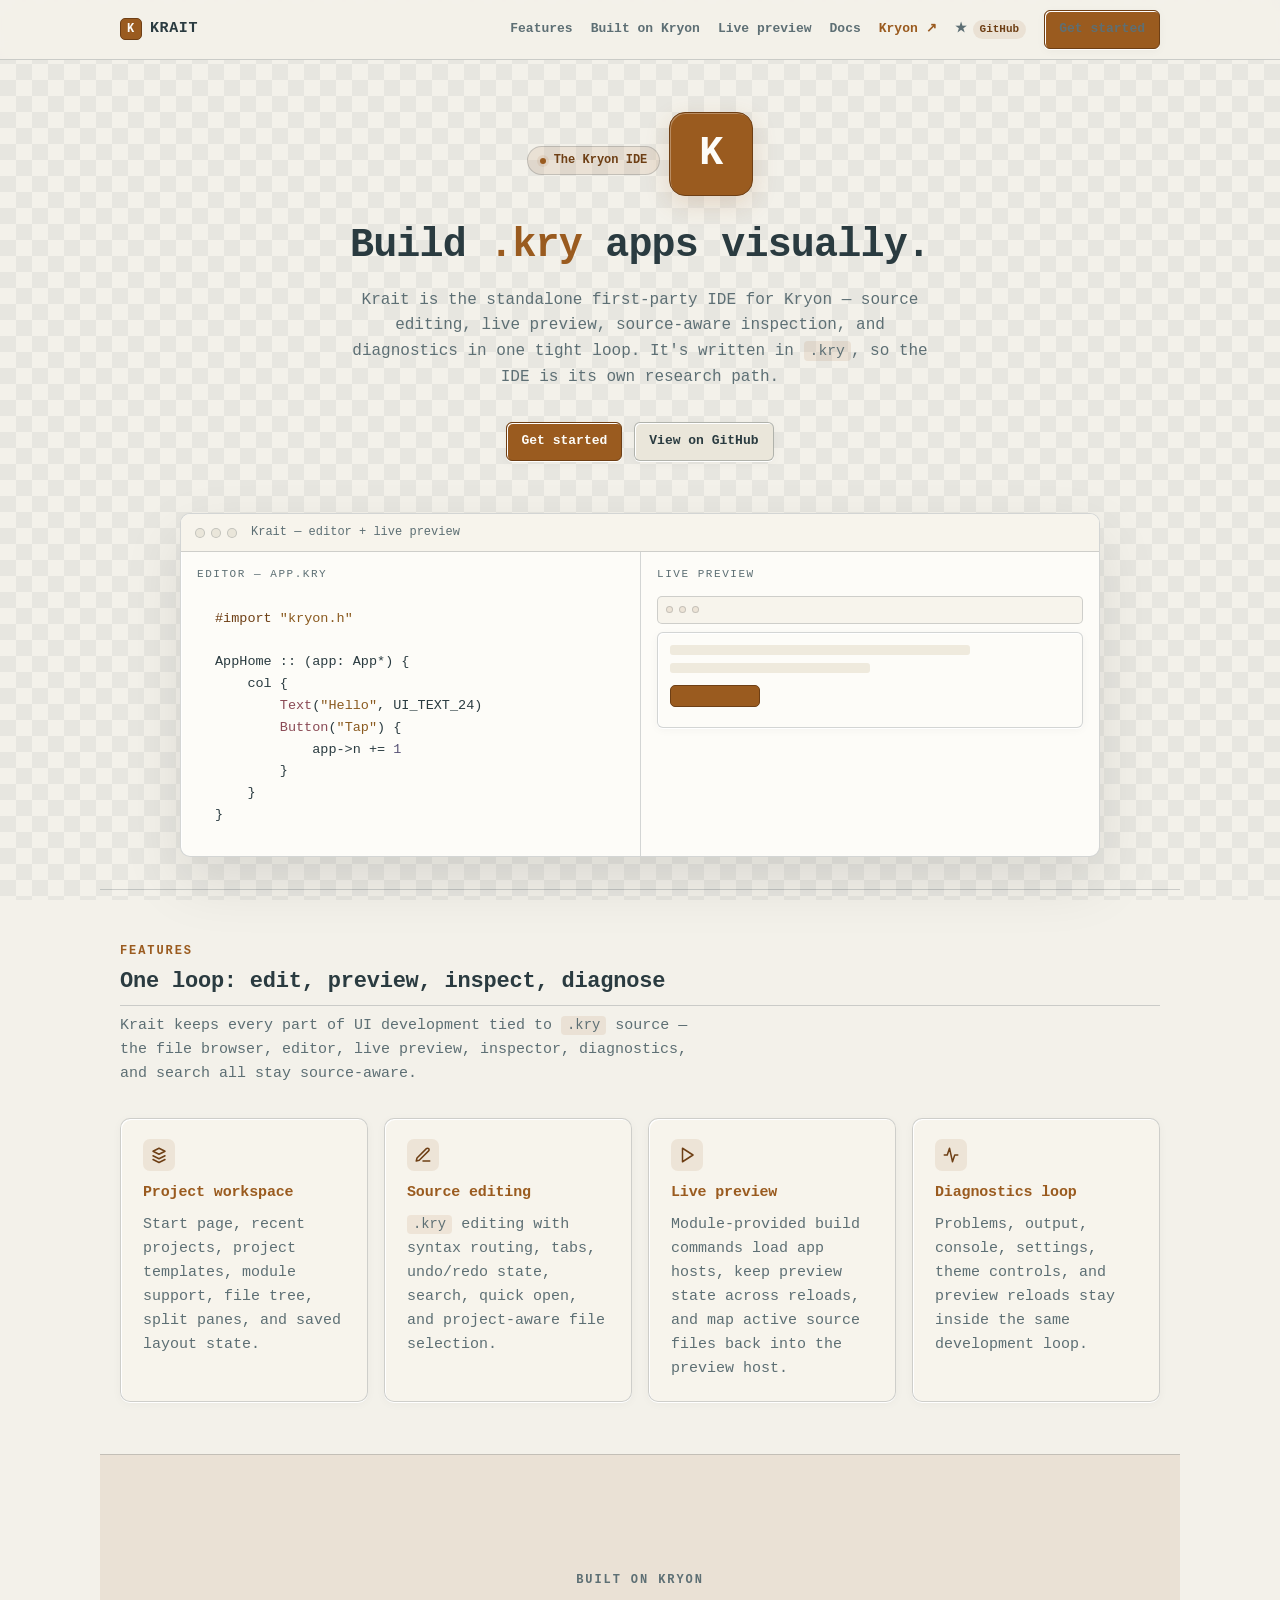
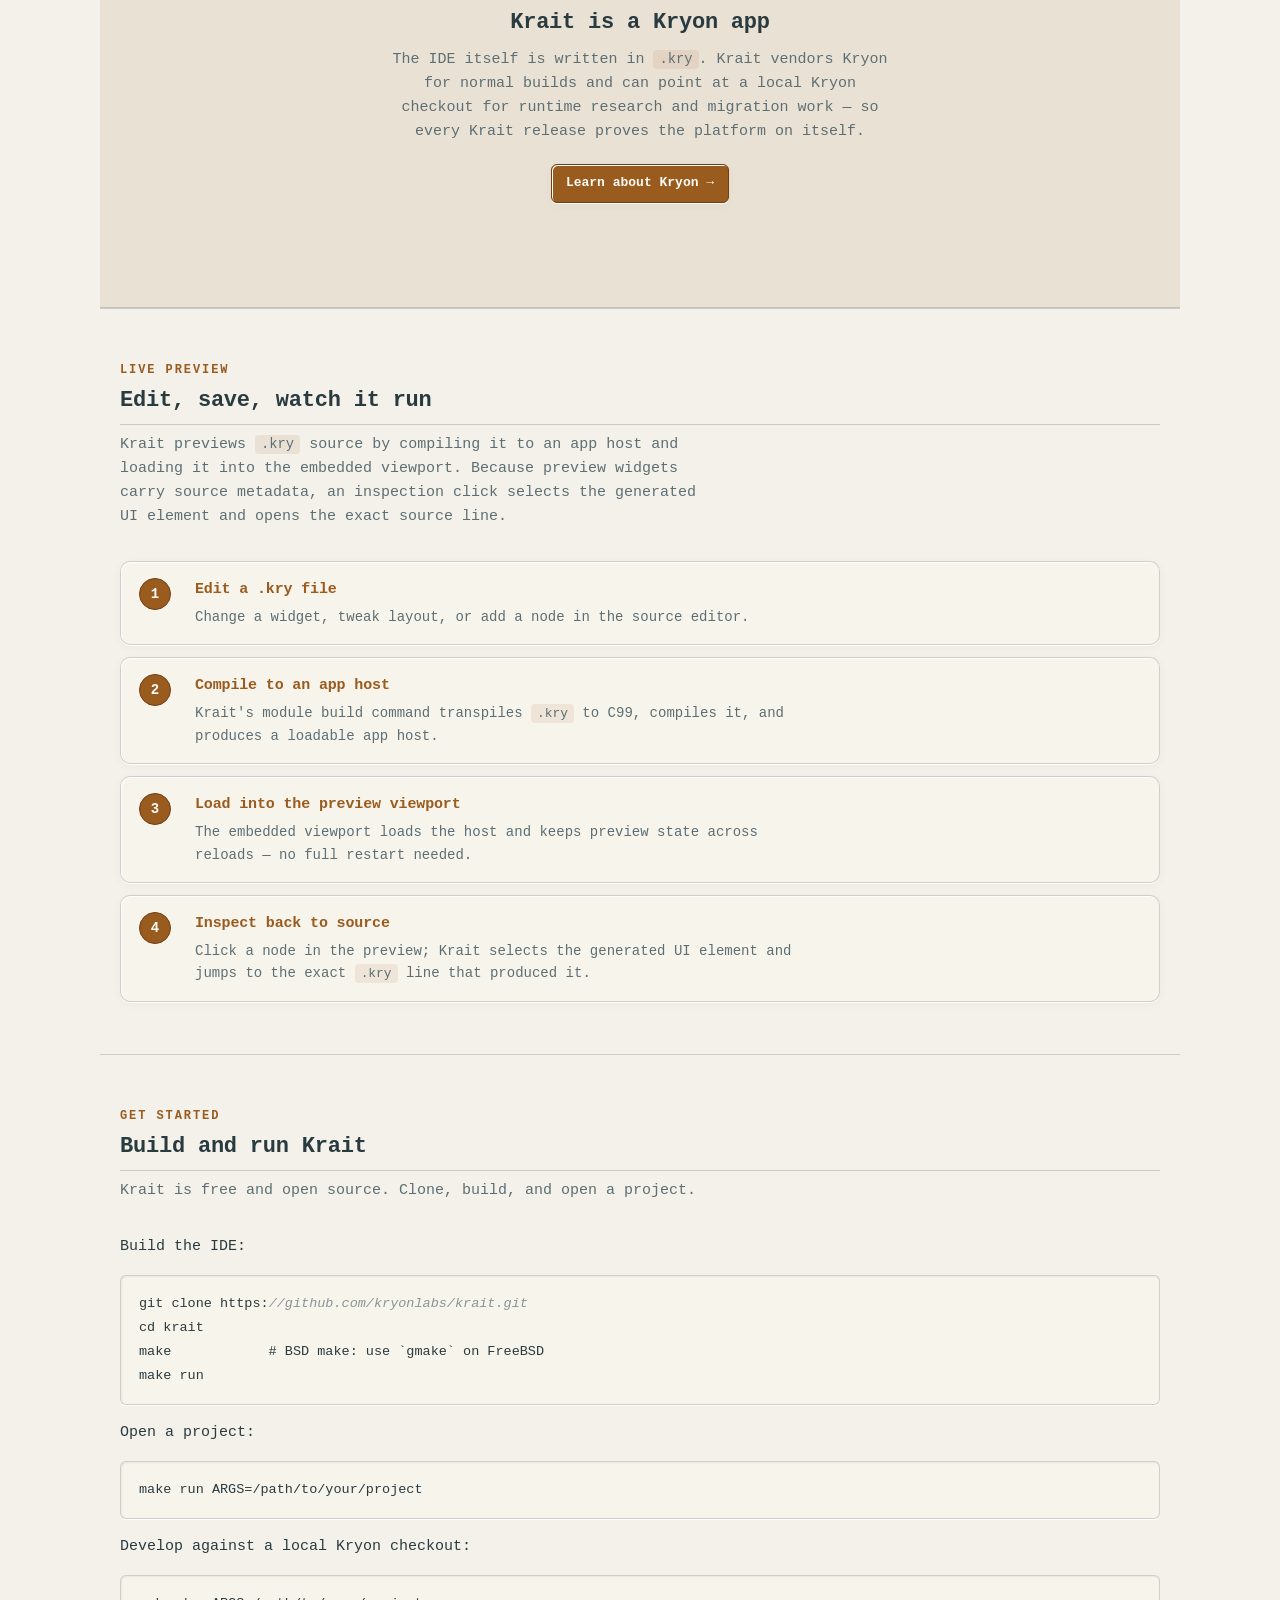
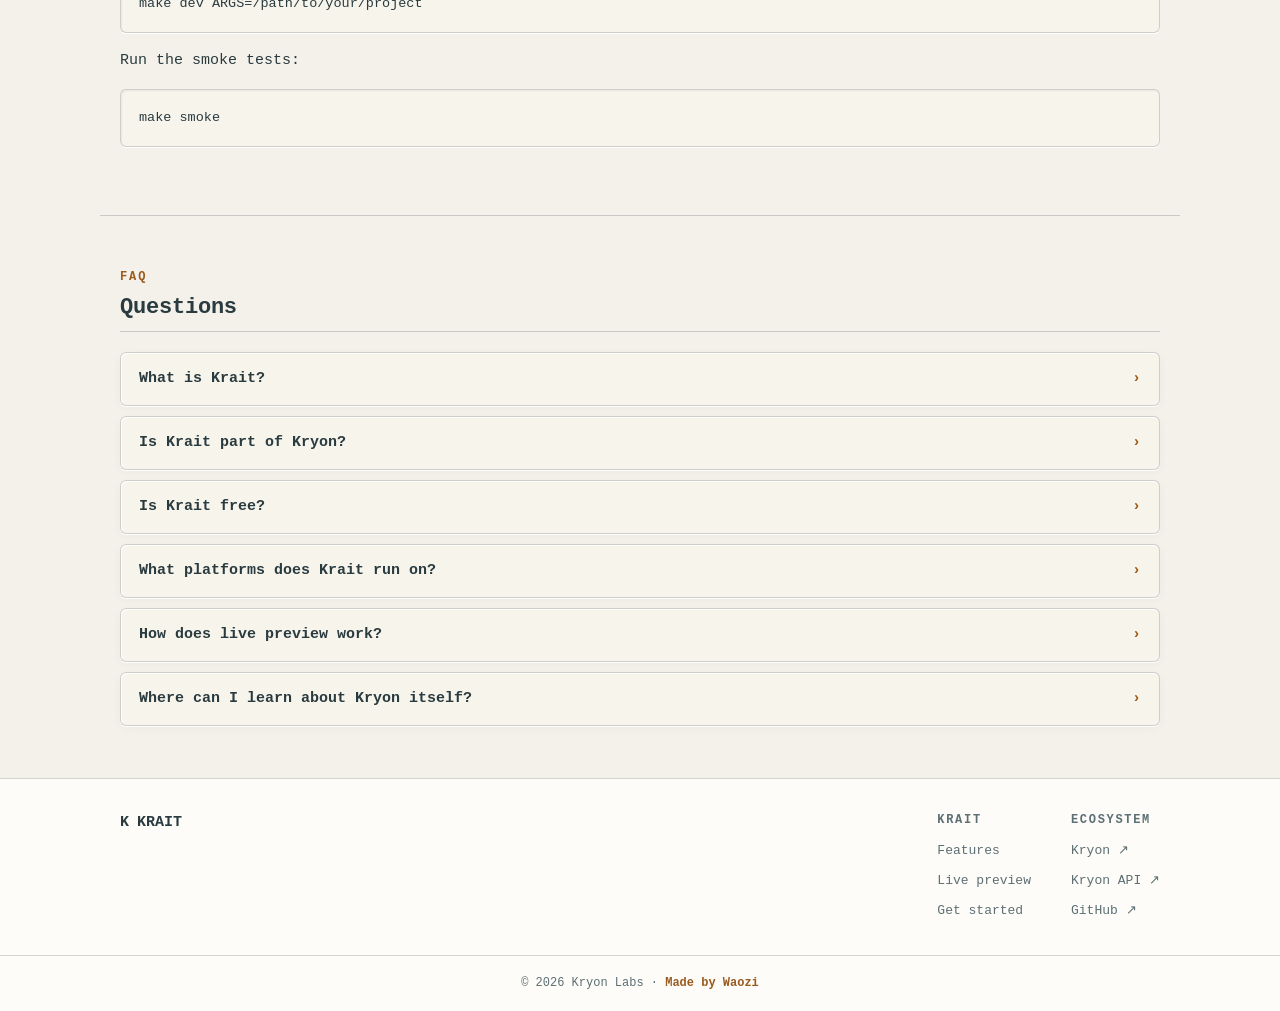
==== docs/site/index.html @ f2e7ae80 "Bump vendor/kryon to scene-tree foundation; migrate UI Sprite -> Picture - vendor/kryon: bump to kry" ====
<!doctype html>
<html lang="en">
<head>
  <meta charset="utf-8">
  <meta name="viewport" content="width=device-width, initial-scale=1">
  <title>Krait — the Kryon IDE</title>
  <meta name="description" content="Krait is the standalone first-party Kryon IDE. Edit .kry source with live preview, source-aware inspection, and diagnostics in one loop. Built as a Kryon app.">
  <meta property="og:type" content="website">
  <meta property="og:url" content="https://krait.kryonlabs.com/">
  <meta property="og:title" content="Krait — the Kryon IDE">
  <meta property="og:description" content="The standalone first-party Kryon IDE. Live preview, source-aware inspection, and diagnostics — built as a Kryon app.">
  <meta name="twitter:card" content="summary_large_image">
  <meta name="twitter:url" content="https://krait.kryonlabs.com/">
  <meta name="twitter:title" content="Krait — the Kryon IDE">
  <meta name="twitter:description" content="The standalone first-party Kryon IDE. Live preview, source-aware inspection, and diagnostics — built as a Kryon app.">
  <meta name="theme-color" content="#f3f1ea">
  <meta name="keywords" content="Krait,Kryon IDE,Kryon,live preview,source-aware,IDE,.kry,declarative UI,diagnostics,visual editor">
  <link rel="icon" type="image/svg+xml" href="favicon.svg">
  <link rel="stylesheet" href="styles.css">
  <script type="application/ld+json">
  {
    "@context": "https://schema.org",
    "@type": "SoftwareApplication",
    "name": "Krait",
    "description": "The standalone first-party Kryon IDE — live preview, source-aware inspection, and diagnostics, built as a Kryon app.",
    "url": "https://krait.kryonlabs.com",
    "applicationCategory": "DeveloperApplication",
    "operatingSystem": "Linux, Windows, macOS, FreeBSD",
    "offers": {"@type": "Offer", "price": "0", "priceCurrency": "USD"},
    "author": {"@type": "Organization", "name": "Kryon Labs", "url": "https://kryonlabs.com"}
  }
  </script>
</head>
<body>
  <header class="site-header">
    <div class="site-header-inner">
      <a class="brand" href="#top">
        <!-- TODO(brand): replace this placeholder with the real Krait mark.
             Drop a favicon.svg + a header mark (SVG or PNG) and swap the span below. -->
        <span class="brand-mark" aria-label="Krait">K</span>
        <span>KRAIT</span>
      </a>
      <button class="menu-toggle" type="button" aria-label="Open site menu" aria-expanded="false" aria-controls="header-nav">Menu</button>
      <nav class="header-nav" id="header-nav" aria-label="Primary">
        <a href="#features">Features</a>
        <a href="#dogfooding">Built on Kryon</a>
        <a href="#preview">Live preview</a>
        <a href="#start">Docs</a>
        <a class="is-external" href="https://kryonlabs.com">Kryon ↗</a>
        <a class="star-pill" href="https://github.com/kryonlabs/krait" target="_blank" rel="noopener">★ <span class="count">GitHub</span></a>
        <a class="btn btn-primary" href="#start">Get started</a>
      </nav>
    </div>
  </header>

  <main id="top">
    <section class="hero">
      <div class="hero-inner">
        <span class="hero-eyebrow"><span class="dot"></span>The Kryon IDE</span>
        <!-- TODO(brand): replace placeholder hero mark with the real Krait mark. -->
        <div class="hero-mark" aria-hidden="true">K</div>
        <h1>Build <span class="accent">.kry</span> apps visually.</h1>
        <p class="hero-sub">Krait is the standalone first-party IDE for Kryon — source editing, live preview, source-aware inspection, and diagnostics in one tight loop. It's written in <code>.kry</code>, so the IDE is its own research path.</p>
        <div class="hero-cta">
          <a class="btn btn-primary" href="#start">Get started</a>
          <a class="btn" href="https://github.com/kryonlabs/krait" target="_blank" rel="noopener">View on GitHub</a>
        </div>
      </div>

      <div class="hero-panel" aria-hidden="true">
        <div class="hero-panel-bar">
          <span class="tl"></span><span class="tl"></span><span class="tl"></span>
          <span class="title">Krait — editor + live preview</span>
        </div>
        <div class="hero-panel-body">
          <div class="pane">
            <div class="pane-label">editor — app.kry</div>
<pre><code>#import "kryon.h"

AppHome :: (app: App*) {
    col {
        Text("Hello", UI_TEXT_24)
        Button("Tap") {
            app->n += 1
        }
    }
}</code></pre>
          </div>
          <div class="pane">
            <div class="pane-label">live preview</div>
            <div class="preview-mock">
              <div class="pm-bar"><span class="pm-dot"></span><span class="pm-dot"></span><span class="pm-dot"></span></div>
              <div class="pm-card">
                <div class="pm-line med"></div>
                <div class="pm-line short"></div>
                <div class="pm-btn"></div>
              </div>
            </div>
          </div>
        </div>
      </div>
    </section>

    <section id="features">
      <p class="section-eyebrow">Features</p>
      <h2>One loop: edit, preview, inspect, diagnose</h2>
      <p class="section-lead">Krait keeps every part of UI development tied to <code>.kry</code> source — the file browser, editor, live preview, inspector, diagnostics, and search all stay source-aware.</p>
      <div class="feature-grid">
        <article class="feature-card">
          <div class="fc-icon" aria-hidden="true">
            <svg width="18" height="18" viewBox="0 0 24 24" fill="none" stroke="currentColor" stroke-width="2" stroke-linecap="round" stroke-linejoin="round"><path d="m12 3-8 4 8 4 8-4-8-4z"/><path d="m4 13 8 4 8-4"/><path d="m4 18 8 4 8-4"/></svg>
          </div>
          <h3>Project workspace</h3>
          <p>Start page, recent projects, project templates, module support, file tree, split panes, and saved layout state.</p>
        </article>
        <article class="feature-card">
          <div class="fc-icon" aria-hidden="true">
            <svg width="18" height="18" viewBox="0 0 24 24" fill="none" stroke="currentColor" stroke-width="2" stroke-linecap="round" stroke-linejoin="round"><path d="M12 20h9"/><path d="M16.5 3.5a2.121 2.121 0 0 1 3 3L7 19l-4 1 1-4Z"/></svg>
          </div>
          <h3>Source editing</h3>
          <p><code>.kry</code> editing with syntax routing, tabs, undo/redo state, search, quick open, and project-aware file selection.</p>
        </article>
        <article class="feature-card">
          <div class="fc-icon" aria-hidden="true">
            <svg width="18" height="18" viewBox="0 0 24 24" fill="none" stroke="currentColor" stroke-width="2" stroke-linecap="round" stroke-linejoin="round"><polygon points="6 3 20 12 6 21 6 3"/></svg>
          </div>
          <h3>Live preview</h3>
          <p>Module-provided build commands load app hosts, keep preview state across reloads, and map active source files back into the preview host.</p>
        </article>
        <article class="feature-card">
          <div class="fc-icon" aria-hidden="true">
            <svg width="18" height="18" viewBox="0 0 24 24" fill="none" stroke="currentColor" stroke-width="2" stroke-linecap="round" stroke-linejoin="round"><path d="M3 12h4l3-9 4 18 3-9h4"/></svg>
          </div>
          <h3>Diagnostics loop</h3>
          <p>Problems, output, console, settings, theme controls, and preview reloads stay inside the same development loop.</p>
        </article>
      </div>
    </section>

    <section id="dogfooding" class="callout">
      <div class="callout-inner">
        <p class="section-eyebrow">Built on Kryon</p>
        <h2>Krait is a Kryon app</h2>
        <p>The IDE itself is written in <code>.kry</code>. Krait vendors Kryon for normal builds and can point at a local Kryon checkout for runtime research and migration work — so every Krait release proves the platform on itself.</p>
        <a class="btn btn-primary" href="https://kryonlabs.com">Learn about Kryon →</a>
      </div>
    </section>

    <section id="preview">
      <p class="section-eyebrow">Live preview</p>
      <h2>Edit, save, watch it run</h2>
      <p class="section-lead">Krait previews <code>.kry</code> source by compiling it to an app host and loading it into the embedded viewport. Because preview widgets carry source metadata, an inspection click selects the generated UI element and opens the exact source line.</p>
      <div class="steps">
        <div class="step">
          <div class="step-num">1</div>
          <div>
            <h3>Edit a .kry file</h3>
            <p>Change a widget, tweak layout, or add a node in the source editor.</p>
          </div>
        </div>
        <div class="step">
          <div class="step-num">2</div>
          <div>
            <h3>Compile to an app host</h3>
            <p>Krait's module build command transpiles <code>.kry</code> to C99, compiles it, and produces a loadable app host.</p>
          </div>
        </div>
        <div class="step">
          <div class="step-num">3</div>
          <div>
            <h3>Load into the preview viewport</h3>
            <p>The embedded viewport loads the host and keeps preview state across reloads — no full restart needed.</p>
          </div>
        </div>
        <div class="step">
          <div class="step-num">4</div>
          <div>
            <h3>Inspect back to source</h3>
            <p>Click a node in the preview; Krait selects the generated UI element and jumps to the exact <code>.kry</code> line that produced it.</p>
          </div>
        </div>
      </div>
    </section>

    <section id="start">
      <p class="section-eyebrow">Get started</p>
      <h2>Build and run Krait</h2>
      <p class="section-lead">Krait is free and open source. Clone, build, and open a project.</p>
      <p>Build the IDE:</p>
<pre><code>git clone https://github.com/kryonlabs/krait.git
cd krait
make            # BSD make: use `gmake` on FreeBSD
make run</code></pre>
      <p>Open a project:</p>
<pre><code>make run ARGS=/path/to/your/project</code></pre>
      <p>Develop against a local Kryon checkout:</p>
<pre><code>make dev ARGS=/path/to/your/project</code></pre>
      <p>Run the smoke tests:</p>
<pre><code>make smoke</code></pre>
    </section>

    <section id="faq">
      <p class="section-eyebrow">FAQ</p>
      <h2>Questions</h2>
      <div class="faq">
        <details class="faq-item">
          <summary>What is Krait? <span class="chev">›</span></summary>
          <div class="faq-a"><p>Krait is the standalone first-party IDE for Kryon. It bundles a project workspace, <code>.kry</code> source editor, live preview, source-aware inspector, and diagnostics into one development loop.</p></div>
        </details>
        <details class="faq-item">
          <summary>Is Krait part of Kryon? <span class="chev">›</span></summary>
          <div class="faq-a"><p>Krait is a separate repository (<a href="https://github.com/kryonlabs/krait" target="_blank" rel="noopener">kryonlabs/krait</a>) that vendors Kryon as a submodule. Kryon owns the language, runtime, and live-preview rendering; Krait owns the IDE app code. Kryon never depends on Krait.</p></div>
        </details>
        <details class="faq-item">
          <summary>Is Krait free? <span class="chev">›</span></summary>
          <div class="faq-a"><p>Yes — Krait is free and open source, developed by Kryon Labs alongside Kryon.</p></div>
        </details>
        <details class="faq-item">
          <summary>What platforms does Krait run on? <span class="chev">›</span></summary>
          <div class="faq-a"><p>Linux, macOS, FreeBSD, and Windows — wherever the Kryon native runtime and its raylib backend build. Use <code>gmake</code> on FreeBSD.</p></div>
        </details>
        <details class="faq-item">
          <summary>How does live preview work? <span class="chev">›</span></summary>
          <div class="faq-a"><p>Krait compiles <code>.kry</code> into a loadable app host and runs it inside the embedded viewport. On save it rebuilds and reloads the host, preserving preview state where possible.</p></div>
        </details>
        <details class="faq-item">
          <summary>Where can I learn about Kryon itself? <span class="chev">›</span></summary>
          <div class="faq-a"><p>Kryon is the language and runtime Krait is built on. See <a href="https://kryonlabs.com">kryonlabs.com</a> for the language, runtime, platforms, and API reference.</p></div>
        </details>
      </div>
    </section>
  </main>

  <footer>
    <div class="footer-inner">
      <div class="footer-brand">
        <span class="brand-mark" aria-hidden="true">K</span>
        <span>KRAIT</span>
      </div>
      <div class="footer-cols">
        <div class="footer-col">
          <h4>Krait</h4>
          <ul>
            <li><a href="#features">Features</a></li>
            <li><a href="#preview">Live preview</a></li>
            <li><a href="#start">Get started</a></li>
          </ul>
        </div>
        <div class="footer-col">
          <h4>Ecosystem</h4>
          <ul>
            <li><a href="https://kryonlabs.com">Kryon ↗</a></li>
            <li><a href="https://kryonlabs.com/api">Kryon API ↗</a></li>
            <li><a href="https://github.com/kryonlabs/krait" target="_blank" rel="noopener">GitHub ↗</a></li>
          </ul>
        </div>
      </div>
    </div>
    <div class="footer-bottom">
      <p>&copy; 2026 Kryon Labs &middot; <a href="https://waozi.xyz" target="_blank" rel="noopener">Made by Waozi</a></p>
    </div>
  </footer>

  <script src="highlight.js"></script>
  <script>
    (function() {
      var toggle = document.querySelector(".menu-toggle");
      var nav = document.getElementById("header-nav");
      if (toggle && nav) {
        toggle.addEventListener("click", function() {
          var open = nav.classList.toggle("is-open");
          toggle.setAttribute("aria-expanded", open ? "true" : "false");
        });
      }
    })();
  </script>
</body>
</html>
---- docs/site/styles.css ----
/* Krait site theme — refined modern-retro (amber accent)
   Sibling to the Kryon site: same warm paper, monospace, dither grain,
   beveled cards, and pixel cursors. Krait's accent is amber/terracotta so
   the two read as a family, not duplicates. */

:root {
  /* surfaces */
  --bg: #f3f1ea;            /* warm off-white page (shared with Kryon) */
  --surface: #fdfcf8;       /* panel */
  --control: #eae6da;       /* button base */
  --control-hi: #ffffff;    /* bevel highlight */

  /* ink */
  --ink-strong: #2a3b40;    /* near-slate headings/body */
  --ink-soft: #5d6f74;      /* muted secondary text */

  /* lines */
  --line: rgba(42, 59, 64, 0.20);
  --line-strong: rgba(42, 59, 64, 0.30);

  /* accent — amber/terracotta (Krait's identity vs Kryon's teal) */
  --accent: #9a5b1f;
  --accent-deep: #6e3f15;
  --accent-soft: rgba(154, 91, 31, 0.10);

  /* cards */
  --card-bg: #f7f4ec;
  --card-hover-bg: #fbf9f2;
  --card-active-bg: #efeadd;

  --font-main: ui-monospace, "SFMono-Regular", Menlo, Consolas, monospace;
  --radius: 10px;
  --radius-sm: 6px;

  --space-xs: 6px;
  --space-sm: 12px;
  --space-md: 20px;
  --space-lg: 32px;
  --space-xl: 52px;

  --maxw: 1080px;

  --bevel:
    0 1px 0 var(--control-hi),
    inset 1px 1px 0 var(--control-hi),
    0 2px 10px rgba(0, 0, 0, 0.04);
  --bevel-hover:
    0 1px 0 var(--control-hi),
    inset 1px 1px 0 var(--control-hi),
    0 8px 22px rgba(0, 0, 0, 0.07);
  --panel-shadow: rgba(0, 0, 0, 0.10);
}

* { box-sizing: border-box; }

html {
  scroll-behavior: smooth;
  scroll-padding-top: 72px;
}

html, body { margin: 0; padding: 0; }

body {
  min-height: 100vh;
  width: 100%;
  position: relative;
  background-color: var(--bg);
  color: var(--ink-strong);
  font-family: var(--font-main);
  font-size: 15px;
  line-height: 1.6;
  cursor: url("cursors/arrow.png") 0 0, default;
  -webkit-font-smoothing: antialiased;
}

/* pixel dither texture — paper grain */
body::before {
  content: "";
  position: fixed;
  inset: 0;
  z-index: 0;
  background-image:
    linear-gradient(45deg, rgba(42, 59, 64, 0.10) 25%, transparent 25%),
    linear-gradient(-45deg, rgba(42, 59, 64, 0.10) 25%, transparent 25%),
    linear-gradient(45deg, transparent 75%, rgba(42, 59, 64, 0.10) 75%),
    linear-gradient(-45deg, transparent 75%, rgba(42, 59, 64, 0.10) 75%);
  background-position: 0 0, 0 16px, 16px -16px, -16px 0;
  background-size: 32px 32px;
  image-rendering: pixelated;
  opacity: 0.55;
  pointer-events: none;
}

img {
  display: block;
  max-width: 100%;
  height: auto;
  image-rendering: pixelated;
}

a {
  color: var(--accent);
  text-decoration: none;
  font-weight: 700;
  cursor: url("cursors/hand.png") 6 1, pointer;
  transition: color 0.12s ease;
}

a:hover { color: var(--accent-deep); }

a:active { position: relative; top: 1px; left: 1px; }

code, pre { font-family: var(--font-main); }

code {
  background-color: var(--accent-soft);
  padding: 2px 6px;
  border-radius: 4px;
  font-size: 0.92em;
}

pre {
  margin: 16px 0;
  overflow-x: auto;
  background-color: var(--card-bg);
  color: var(--ink-strong);
  padding: 16px 18px;
  border: 1px solid var(--line);
  border-radius: var(--radius-sm);
  box-shadow:
    inset 1px 1px 2px rgba(0, 0, 0, 0.06),
    0 1px 0 0 var(--control-hi);
  cursor: url("cursors/ibeam.png") 15 16, text;
}

pre code {
  background: transparent;
  padding: 0;
  border-radius: 0;
  font-size: 13.5px;
}

h1, h2, h3, h4 {
  color: var(--ink-strong);
  letter-spacing: -0.01em;
}

p { max-width: 72ch; margin: 0 0 14px; }
p:last-child { margin-bottom: 0; }

/* ---- sticky header ---- */

.site-header {
  position: sticky;
  top: 0;
  z-index: 50;
  background-color: rgba(243, 241, 234, 0.92);
  -webkit-backdrop-filter: blur(8px);
  backdrop-filter: blur(8px);
  border-bottom: 1px solid var(--line);
}

.site-header-inner {
  max-width: var(--maxw);
  margin: 0 auto;
  padding: 10px 20px;
  display: flex;
  align-items: center;
  gap: 16px;
}

.brand {
  display: inline-flex;
  align-items: center;
  gap: 8px;
  font-weight: 700;
  font-size: 15px;
  letter-spacing: 0.04em;
  color: var(--ink-strong);
  text-decoration: none;
}

.brand:hover { color: var(--accent); }

.brand .brand-mark {
  width: 22px;
  height: 22px;
  display: inline-flex;
  align-items: center;
  justify-content: center;
  border-radius: 5px;
  background-color: var(--accent);
  color: #fdfcf8;
  font-size: 12px;
  font-weight: 700;
  border: 1px solid var(--accent-deep);
}

.header-nav {
  display: flex;
  align-items: center;
  gap: 4px 18px;
  margin-left: auto;
  flex-wrap: wrap;
}

.header-nav a {
  font-size: 13px;
  font-weight: 700;
  color: var(--ink-soft);
}

.header-nav a:hover { color: var(--accent); }

.header-nav .is-external {
  display: inline-flex;
  align-items: center;
  gap: 4px;
  color: var(--accent);
}

.btn {
  display: inline-flex;
  align-items: center;
  gap: 6px;
  font-family: var(--font-main);
  font-size: 13px;
  font-weight: 700;
  padding: 8px 14px;
  border-radius: var(--radius-sm);
  border: 1px solid var(--line-strong);
  background-color: var(--control);
  color: var(--ink-strong);
  text-decoration: none;
  cursor: url("cursors/hand.png") 6 1, pointer;
  box-shadow: var(--bevel);
  transition: background-color 0.14s ease, transform 0.08s ease, box-shadow 0.14s ease;
}

.btn:hover {
  color: var(--ink-strong);
  background-color: var(--card-hover-bg);
  box-shadow: var(--bevel-hover);
}

.btn:active {
  transform: translate(1px, 1px);
  box-shadow: inset 1px 1px 2px rgba(0, 0, 0, 0.12);
}

.btn-primary {
  background-color: var(--accent);
  border-color: var(--accent-deep);
  color: #fdfcf8;
}

.btn-primary:hover { background-color: var(--accent-deep); color: #fdfcf8; }

.star-pill { display: inline-flex; align-items: center; gap: 6px; }
.star-pill .count {
  background-color: var(--accent-soft);
  color: var(--accent-deep);
  padding: 1px 7px;
  border-radius: 999px;
  font-size: 11px;
}

.menu-toggle {
  display: none;
  margin-left: auto;
  background: none;
  border: 1px solid var(--line);
  border-radius: var(--radius-sm);
  padding: 6px 8px;
  font-family: inherit;
  color: var(--ink-strong);
  cursor: url("cursors/hand.png") 6 1, pointer;
}

/* ---- layout shells ---- */

main { position: relative; z-index: 1; }

section {
  max-width: var(--maxw);
  margin: 0 auto;
  padding: var(--space-xl) 20px;
}

section + section { border-top: 1px solid var(--line); }

.section-eyebrow {
  margin: 0 0 8px;
  color: var(--accent);
  font-size: 12px;
  font-weight: 700;
  letter-spacing: 0.16em;
  text-transform: uppercase;
}

h2 {
  margin: 0 0 8px;
  padding-bottom: 10px;
  border-bottom: 1px solid var(--line);
  font-size: 22px;
  line-height: 1.18;
}

.section-lead {
  margin: 0 0 var(--space-lg);
  color: var(--ink-soft);
  font-size: 15px;
  max-width: 64ch;
}

h3 {
  margin: 6px 0;
  color: var(--accent);
  font-size: 15px;
}

/* ---- hero ---- */

.hero {
  text-align: center;
  padding: var(--space-xl) 20px var(--space-lg);
  position: relative;
  z-index: 1;
}

.hero-inner { max-width: 880px; margin: 0 auto; }

.hero-mark {
  margin: 0 auto var(--space-md);
  width: 84px;
  height: 84px;
  border-radius: 16px;
  display: inline-flex;
  align-items: center;
  justify-content: center;
  background-color: var(--accent);
  color: #fdfcf8;
  font-size: 40px;
  font-weight: 700;
  border: 1px solid var(--accent-deep);
  box-shadow:
    inset 1px 1px 0 rgba(255, 255, 255, 0.3),
    0 8px 24px rgba(154, 91, 31, 0.18);
}

.hero h1 {
  margin: 8px 0;
  color: var(--ink-strong);
  font-size: 40px;
  line-height: 1.1;
  letter-spacing: -0.02em;
}

.hero h1 .accent { color: var(--accent); }

.hero .hero-sub {
  margin: var(--space-md) auto 0;
  max-width: 60ch;
  color: var(--ink-soft);
  font-size: 16px;
}

.hero-cta {
  margin-top: var(--space-lg);
  display: flex;
  gap: 12px;
  justify-content: center;
  flex-wrap: wrap;
}

.hero-eyebrow {
  display: inline-flex;
  align-items: center;
  gap: 8px;
  font-size: 12px;
  font-weight: 700;
  color: var(--accent-deep);
  background-color: var(--accent-soft);
  border: 1px solid var(--line);
  padding: 4px 12px;
  border-radius: 999px;
  margin-bottom: 14px;
}

.hero-eyebrow .dot {
  width: 6px;
  height: 6px;
  border-radius: 50%;
  background: var(--accent);
  box-shadow: 0 0 0 3px var(--accent-soft);
}

/* beveled IDE mockup under the hero */
.hero-panel {
  margin: var(--space-xl) auto 0;
  max-width: 920px;
  background-color: var(--surface);
  border: 1px solid var(--line);
  border-radius: var(--radius);
  box-shadow:
    inset 1px 1px 0 0 var(--control-hi),
    0 24px 60px var(--panel-shadow);
  overflow: hidden;
  text-align: left;
}

.hero-panel-bar {
  display: flex;
  align-items: center;
  gap: 6px;
  padding: 9px 14px;
  border-bottom: 1px solid var(--line);
  background-color: var(--card-bg);
}

.hero-panel-bar .tl {
  width: 10px;
  height: 10px;
  border-radius: 50%;
  background: var(--control);
  border: 1px solid var(--line);
}

.hero-panel-bar .title {
  margin-left: 8px;
  font-size: 12px;
  color: var(--ink-soft);
}

.hero-panel-body {
  display: grid;
  grid-template-columns: 1fr 1fr;
  min-height: 200px;
}

.hero-panel-body .pane {
  padding: 14px 16px;
  font-size: 13px;
}

.hero-panel-body .pane + .pane { border-left: 1px solid var(--line); }

.hero-panel-body .pane .pane-label {
  font-size: 11px;
  text-transform: uppercase;
  letter-spacing: 0.14em;
  color: var(--ink-soft);
  margin-bottom: 8px;
}

.hero-panel-body pre {
  margin: 0;
  border: none;
  box-shadow: none;
  background: transparent;
}

/* mock preview pane (since Krait embeds a live preview) */
.preview-mock {
  display: flex;
  flex-direction: column;
  gap: 8px;
  padding: 4px 0;
}

.preview-mock .pm-bar {
  height: 28px;
  border-radius: 5px;
  background: var(--card-bg);
  border: 1px solid var(--line);
  display: flex;
  align-items: center;
  padding: 0 8px;
  gap: 6px;
}

.preview-mock .pm-bar .pm-dot {
  width: 7px; height: 7px; border-radius: 50%;
  background: var(--accent-soft);
  border: 1px solid var(--line);
}

.preview-mock .pm-card {
  border: 1px solid var(--line);
  border-radius: var(--radius-sm);
  background: var(--surface);
  padding: 12px;
  box-shadow: var(--bevel);
}

.preview-mock .pm-line {
  height: 10px;
  border-radius: 3px;
  background: var(--card-active-bg);
  margin-bottom: 8px;
}

.preview-mock .pm-line.short { width: 50%; }
.preview-mock .pm-line.med { width: 75%; }

.preview-mock .pm-btn {
  display: inline-block;
  margin-top: 4px;
  height: 22px;
  width: 90px;
  border-radius: 5px;
  background: var(--accent);
  border: 1px solid var(--accent-deep);
}

/* ---- feature grid ---- */

.feature-grid {
  display: grid;
  grid-template-columns: repeat(auto-fit, minmax(220px, 1fr));
  gap: 16px;
  margin-top: var(--space-md);
}

.feature-card {
  padding: 20px 22px;
  background-color: var(--card-bg);
  border: 1px solid var(--line);
  border-radius: var(--radius);
  box-shadow: var(--bevel);
  transition: background-color 0.14s ease, box-shadow 0.14s ease, transform 0.08s ease;
}

.feature-card:hover {
  background-color: var(--card-hover-bg);
  transform: translateY(-1px);
  box-shadow: var(--bevel-hover);
}

.feature-card .fc-icon {
  width: 32px;
  height: 32px;
  margin-bottom: 10px;
  display: inline-flex;
  align-items: center;
  justify-content: center;
  border-radius: 7px;
  background: var(--accent-soft);
  color: var(--accent-deep);
}

.feature-card h3 { margin-top: 0; margin-bottom: 8px; }
.feature-card p { margin: 0; color: var(--ink-soft); }

/* ---- dogfooding band ---- */

.callout {
  background-color: var(--accent-soft);
  border-top: 1px solid var(--line);
  border-bottom: 1px solid var(--line);
  text-align: center;
}

.callout-inner {
  max-width: var(--maxw);
  margin: 0 auto;
  padding: var(--space-xl) 20px;
}

.callout h2 { border-bottom: none; padding-bottom: 0; }

.callout p {
  margin: var(--space-sm) auto var(--space-md);
  color: var(--ink-soft);
  max-width: 56ch;
}

/* ---- live preview deep-dive ---- */

.steps {
  margin-top: var(--space-md);
  display: grid;
  gap: 12px;
}

.step {
  display: grid;
  grid-template-columns: 40px 1fr;
  gap: 16px;
  align-items: start;
  padding: 16px 18px;
  background-color: var(--card-bg);
  border: 1px solid var(--line);
  border-radius: var(--radius);
  box-shadow: var(--bevel);
}

.step .step-num {
  width: 32px;
  height: 32px;
  border-radius: 50%;
  background: var(--accent);
  color: #fdfcf8;
  display: inline-flex;
  align-items: center;
  justify-content: center;
  font-weight: 700;
  font-size: 14px;
  border: 1px solid var(--accent-deep);
}

.step h3 { margin: 0 0 4px; }
.step p { margin: 0; color: var(--ink-soft); font-size: 14px; }

/* ---- FAQ ---- */

.faq { margin-top: var(--space-md); display: grid; gap: 10px; }

details.faq-item {
  background-color: var(--card-bg);
  border: 1px solid var(--line);
  border-radius: var(--radius-sm);
  box-shadow: var(--bevel);
  overflow: hidden;
}

details.faq-item[open] { background-color: var(--card-hover-bg); }

details.faq-item summary {
  list-style: none;
  cursor: url("cursors/hand.png") 6 1, pointer;
  padding: 14px 18px;
  font-weight: 700;
  color: var(--ink-strong);
  display: flex;
  align-items: center;
  justify-content: space-between;
  gap: 12px;
}

details.faq-item summary::-webkit-details-marker { display: none; }

details.faq-item summary .chev {
  color: var(--accent);
  transition: transform 0.18s ease;
  flex-shrink: 0;
}

details.faq-item[open] summary .chev { transform: rotate(90deg); }

details.faq-item .faq-a { padding: 0 18px 16px; color: var(--ink-soft); }
details.faq-item .faq-a p { margin: 0; }

/* ---- footer ---- */

footer {
  position: relative;
  z-index: 1;
  border-top: 1px solid var(--line);
  background-color: var(--surface);
}

.footer-inner {
  max-width: var(--maxw);
  margin: 0 auto;
  padding: var(--space-lg) 20px;
  display: flex;
  flex-wrap: wrap;
  gap: var(--space-md);
  align-items: flex-start;
  justify-content: space-between;
}

.footer-brand {
  display: flex;
  align-items: center;
  gap: 8px;
  color: var(--ink-strong);
  font-weight: 700;
}

.footer-cols {
  display: flex;
  gap: 40px;
  flex-wrap: wrap;
}

.footer-col h4 {
  margin: 0 0 8px;
  font-size: 12px;
  text-transform: uppercase;
  letter-spacing: 0.14em;
  color: var(--ink-soft);
}

.footer-col ul {
  list-style: none;
  margin: 0;
  padding: 0;
  display: grid;
  gap: 6px;
}

.footer-col a { font-weight: 400; font-size: 13px; color: var(--ink-soft); }
.footer-col a:hover { color: var(--accent); }

.footer-bottom {
  border-top: 1px solid var(--line);
  padding: 14px 20px;
  text-align: center;
  font-size: 12px;
  color: var(--ink-soft);
}

.footer-bottom p { margin: 4px auto; max-width: none; }

/* ---- syntax tokens ---- */

.tok-key { color: var(--accent-deep); }
.tok-type { color: #4a6b73; }
.tok-fn { color: #8a4a55; }
.tok-str { color: #8a5a1f; }
.tok-num { color: #5a5577; }
.tok-com { color: #8a9498; font-style: italic; }

/* ---- responsive ---- */

@media (max-width: 860px) {
  .header-nav { display: none; }

  .header-nav.is-open {
    display: flex;
    position: absolute;
    top: 100%;
    left: 0;
    right: 0;
    flex-direction: column;
    align-items: stretch;
    gap: 0;
    background-color: var(--surface);
    border-bottom: 1px solid var(--line);
    padding: 10px 20px;
  }

  .header-nav.is-open a,
  .header-nav.is-open .btn {
    width: 100%;
    justify-content: flex-start;
  }

  .menu-toggle { display: inline-flex; }

  .hero h1 { font-size: 32px; }

  .hero-panel-body { grid-template-columns: 1fr; }

  .hero-panel-body .pane + .pane {
    border-left: none;
    border-top: 1px solid var(--line);
  }

  section { padding: var(--space-lg) 20px; }
}

@media (max-width: 560px) {
  body { font-size: 14px; }
  .hero h1 { font-size: 26px; }
  .hero .hero-sub { font-size: 14.5px; }
  h2 { font-size: 19px; }
  .hero-cta { flex-direction: column; align-items: stretch; }
  .hero-cta .btn { justify-content: center; }
}
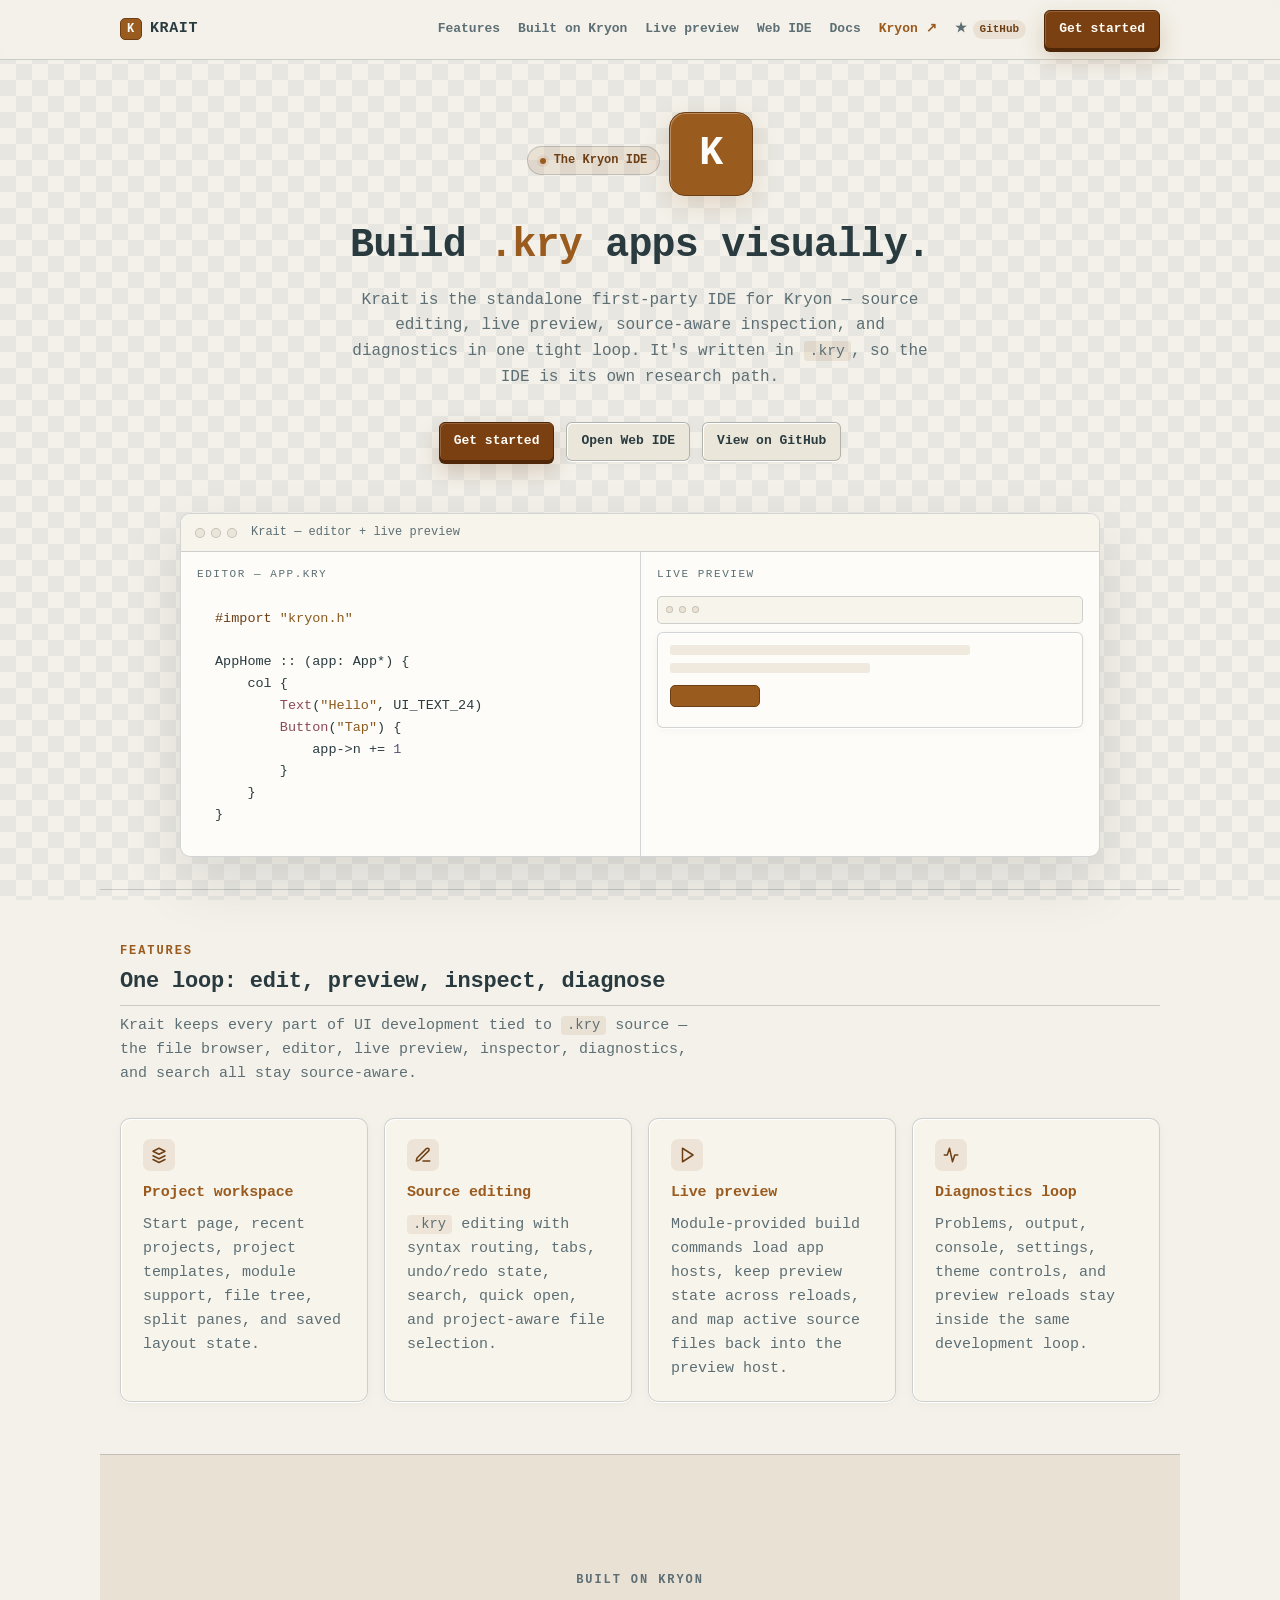
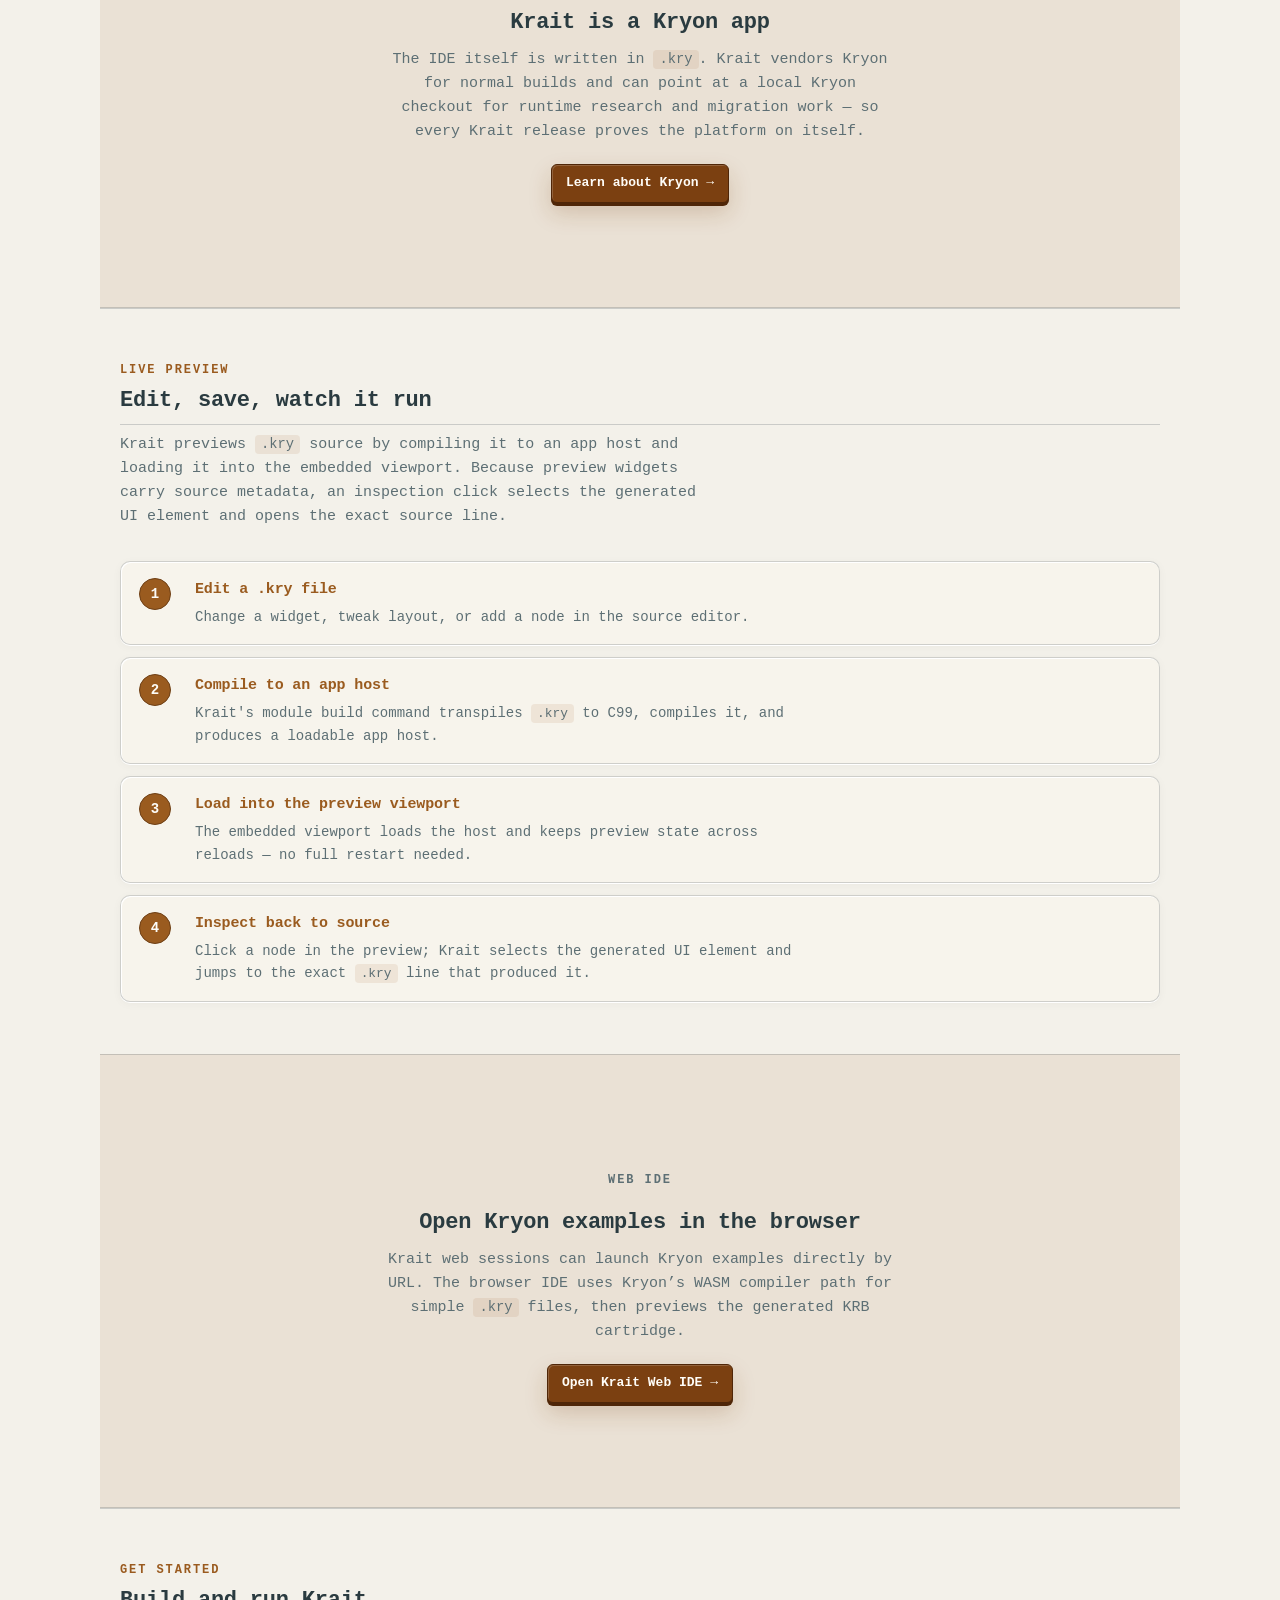
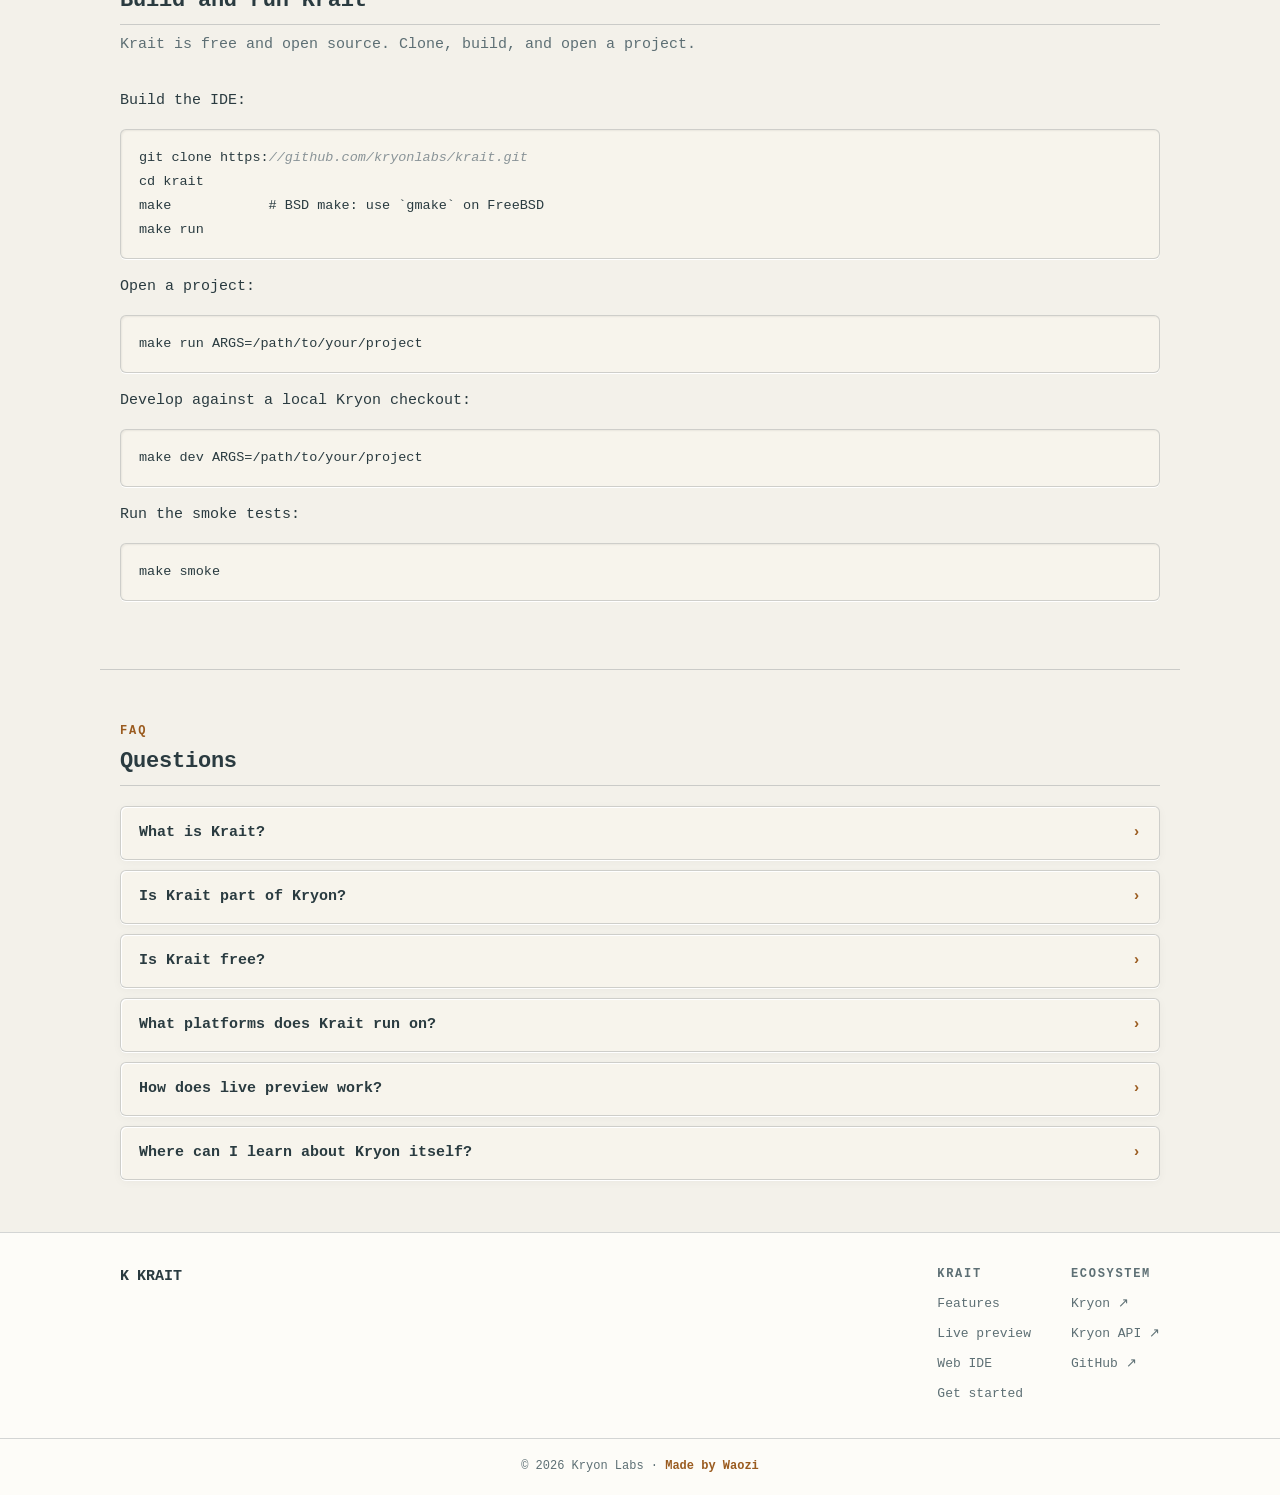
==== commit 0ca57a30: "Add Krait web IDE sessions" ====
--- a/docs/site/index.html
+++ b/docs/site/index.html
@@ -45,6 +45,7 @@
         <a href="#features">Features</a>
         <a href="#dogfooding">Built on Kryon</a>
         <a href="#preview">Live preview</a>
+        <a href="ide.html">Web IDE</a>
         <a href="#start">Docs</a>
         <a class="is-external" href="https://kryonlabs.com">Kryon ↗</a>
         <a class="star-pill" href="https://github.com/kryonlabs/krait" target="_blank" rel="noopener">★ <span class="count">GitHub</span></a>
@@ -63,6 +64,7 @@
         <p class="hero-sub">Krait is the standalone first-party IDE for Kryon — source editing, live preview, source-aware inspection, and diagnostics in one tight loop. It's written in <code>.kry</code>, so the IDE is its own research path.</p>
         <div class="hero-cta">
           <a class="btn btn-primary" href="#start">Get started</a>
+          <a class="btn" href="ide.html">Open Web IDE</a>
           <a class="btn" href="https://github.com/kryonlabs/krait" target="_blank" rel="noopener">View on GitHub</a>
         </div>
       </div>
@@ -179,6 +181,15 @@
             <p>Click a node in the preview; Krait selects the generated UI element and jumps to the exact <code>.kry</code> line that produced it.</p>
           </div>
         </div>
+      </div>
+    </section>
+
+    <section id="web-ide" class="callout">
+      <div class="callout-inner">
+        <p class="section-eyebrow">Web IDE</p>
+        <h2>Open Kryon examples in the browser</h2>
+        <p>Krait web sessions can launch Kryon examples directly by URL. The browser IDE uses Kryon’s WASM compiler path for simple <code>.kry</code> files, then previews the generated KRB cartridge.</p>
+        <a class="btn btn-primary" href="ide.html">Open Krait Web IDE →</a>
       </div>
     </section>
 
@@ -243,6 +254,7 @@
           <ul>
             <li><a href="#features">Features</a></li>
             <li><a href="#preview">Live preview</a></li>
+            <li><a href="ide.html">Web IDE</a></li>
             <li><a href="#start">Get started</a></li>
           </ul>
         </div>
--- a/docs/site/styles.css
+++ b/docs/site/styles.css
@@ -249,12 +249,21 @@
 }
 
 .btn-primary {
-  background-color: var(--accent);
-  border-color: var(--accent-deep);
-  color: #fdfcf8;
-}
-
-.btn-primary:hover { background-color: var(--accent-deep); color: #fdfcf8; }
+  background-color: #7b4011;
+  border-color: #4f2608;
+  color: #fffdf8;
+  box-shadow:
+    inset 1px 1px 0 rgba(255, 255, 255, 0.18),
+    0 3px 0 #4f2608,
+    0 10px 22px rgba(123, 64, 17, 0.22);
+}
+
+.btn-primary:hover { background-color: #5f2f0b; color: #fffdf8; }
+
+.header-nav a.btn-primary,
+.header-nav a.btn-primary:hover {
+  color: #fffdf8;
+}
 
 .star-pill { display: inline-flex; align-items: center; gap: 6px; }
 .star-pill .count {
@@ -722,6 +731,119 @@
 .tok-str { color: #8a5a1f; }
 .tok-num { color: #5a5577; }
 .tok-com { color: #8a9498; font-style: italic; }
+
+/* ---- web ide shell ---- */
+
+body.ide-page::before {
+  opacity: 0.26;
+}
+
+.krait-web-ide {
+  display: grid;
+  grid-template-columns: 340px minmax(0, 1fr);
+  gap: 12px;
+  max-width: none;
+  min-height: calc(100vh - 54px);
+  padding: 12px;
+}
+
+.session-sidebar,
+.session-frame-wrap {
+  position: relative;
+  z-index: 1;
+  min-width: 0;
+  border: 1px solid var(--line);
+  border-radius: var(--radius-sm);
+  background-color: rgba(253, 252, 248, 0.96);
+  box-shadow: var(--bevel);
+}
+
+.session-sidebar {
+  padding: 18px;
+  overflow: auto;
+}
+
+.session-sidebar h1 {
+  margin: 0 0 10px;
+  font-size: 22px;
+  line-height: 1.15;
+}
+
+.session-sidebar p {
+  color: var(--ink-soft);
+  font-size: 13px;
+}
+
+.source-form {
+  display: grid;
+  gap: 8px;
+  margin: 18px 0;
+}
+
+.source-form label {
+  color: var(--ink-soft);
+  font-size: 12px;
+  font-weight: 700;
+  text-transform: uppercase;
+  letter-spacing: 0.12em;
+}
+
+.source-form input {
+  width: 100%;
+  min-width: 0;
+  border: 1px solid var(--line);
+  border-radius: var(--radius-sm);
+  background-color: #fffef9;
+  color: var(--ink-strong);
+  padding: 9px 10px;
+  font: 12px var(--font-main);
+}
+
+.example-list {
+  display: grid;
+  gap: 8px;
+}
+
+.example-session {
+  width: 100%;
+  min-width: 0;
+  display: grid;
+  gap: 2px;
+  text-align: left;
+  border: 1px solid var(--line);
+  border-radius: var(--radius-sm);
+  background-color: var(--card-bg);
+  color: var(--ink-strong);
+  padding: 10px 12px;
+  font: 700 13px var(--font-main);
+  cursor: url("cursors/hand.png") 6 1, pointer;
+  box-shadow: var(--bevel);
+}
+
+.example-session:hover {
+  background-color: var(--card-hover-bg);
+}
+
+.example-session code {
+  min-width: 0;
+  overflow: hidden;
+  text-overflow: ellipsis;
+  color: var(--accent-deep);
+  font-size: 11px;
+}
+
+.session-frame-wrap {
+  overflow: hidden;
+}
+
+.session-frame-wrap iframe {
+  width: 100%;
+  height: 100%;
+  min-height: calc(100vh - 80px);
+  display: block;
+  border: 0;
+  background: #f3f1ea;
+}
 
 /* ---- responsive ---- */
 
@@ -759,6 +881,14 @@
     border-top: 1px solid var(--line);
   }
 
+  .krait-web-ide {
+    grid-template-columns: 1fr;
+  }
+
+  .session-frame-wrap iframe {
+    min-height: 720px;
+  }
+
   section { padding: var(--space-lg) 20px; }
 }
 
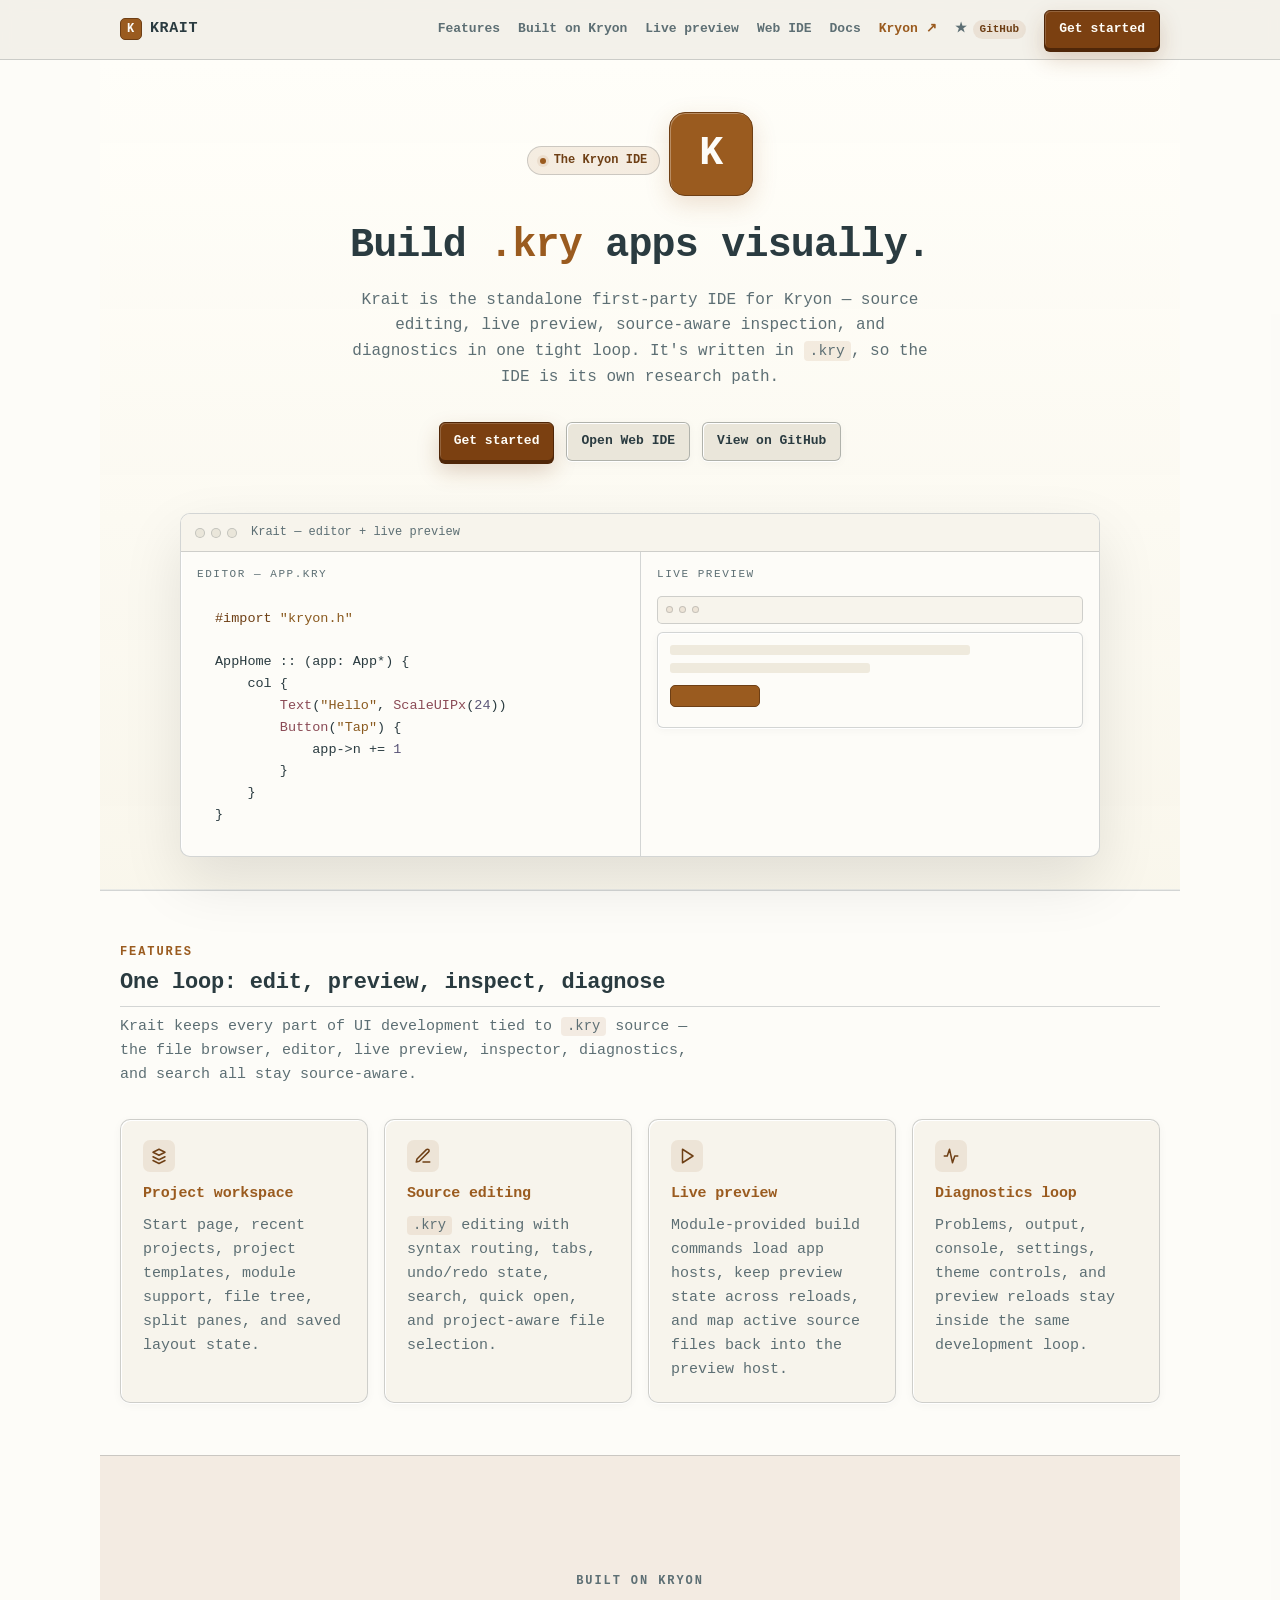
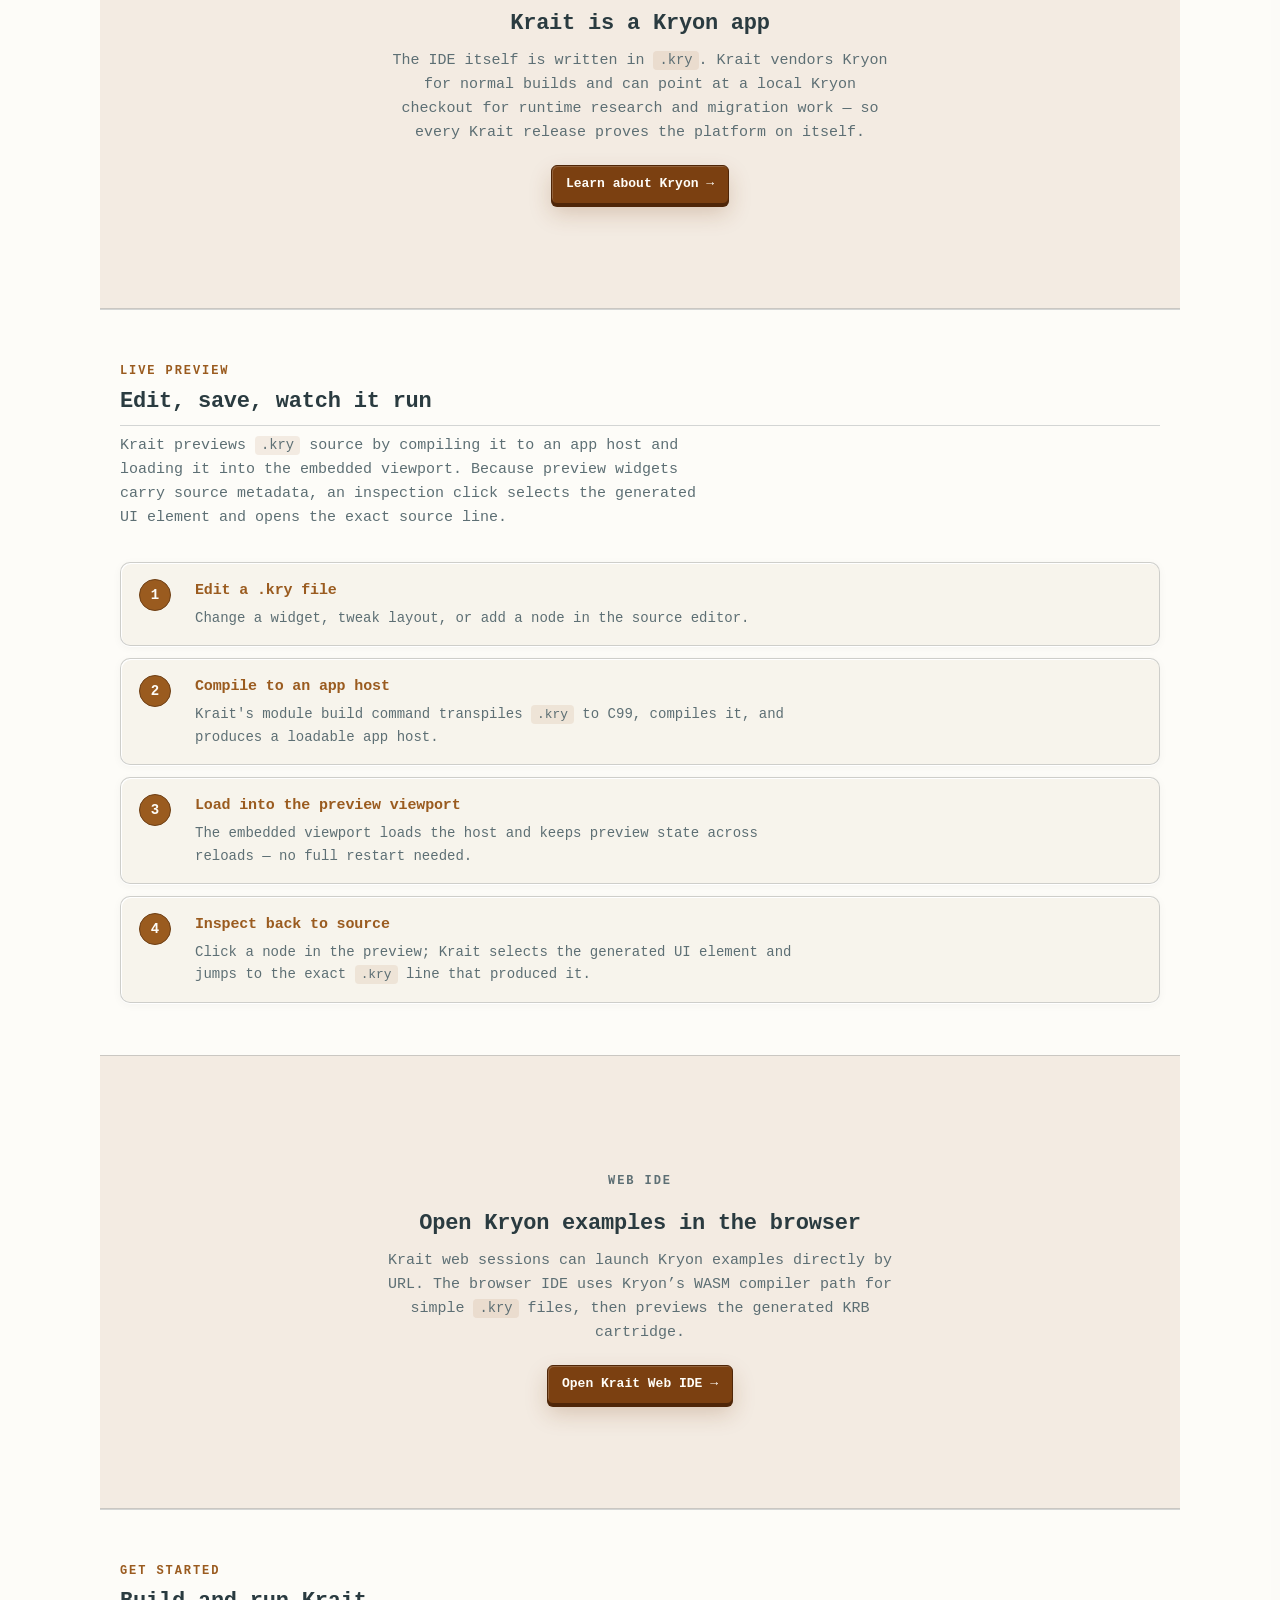
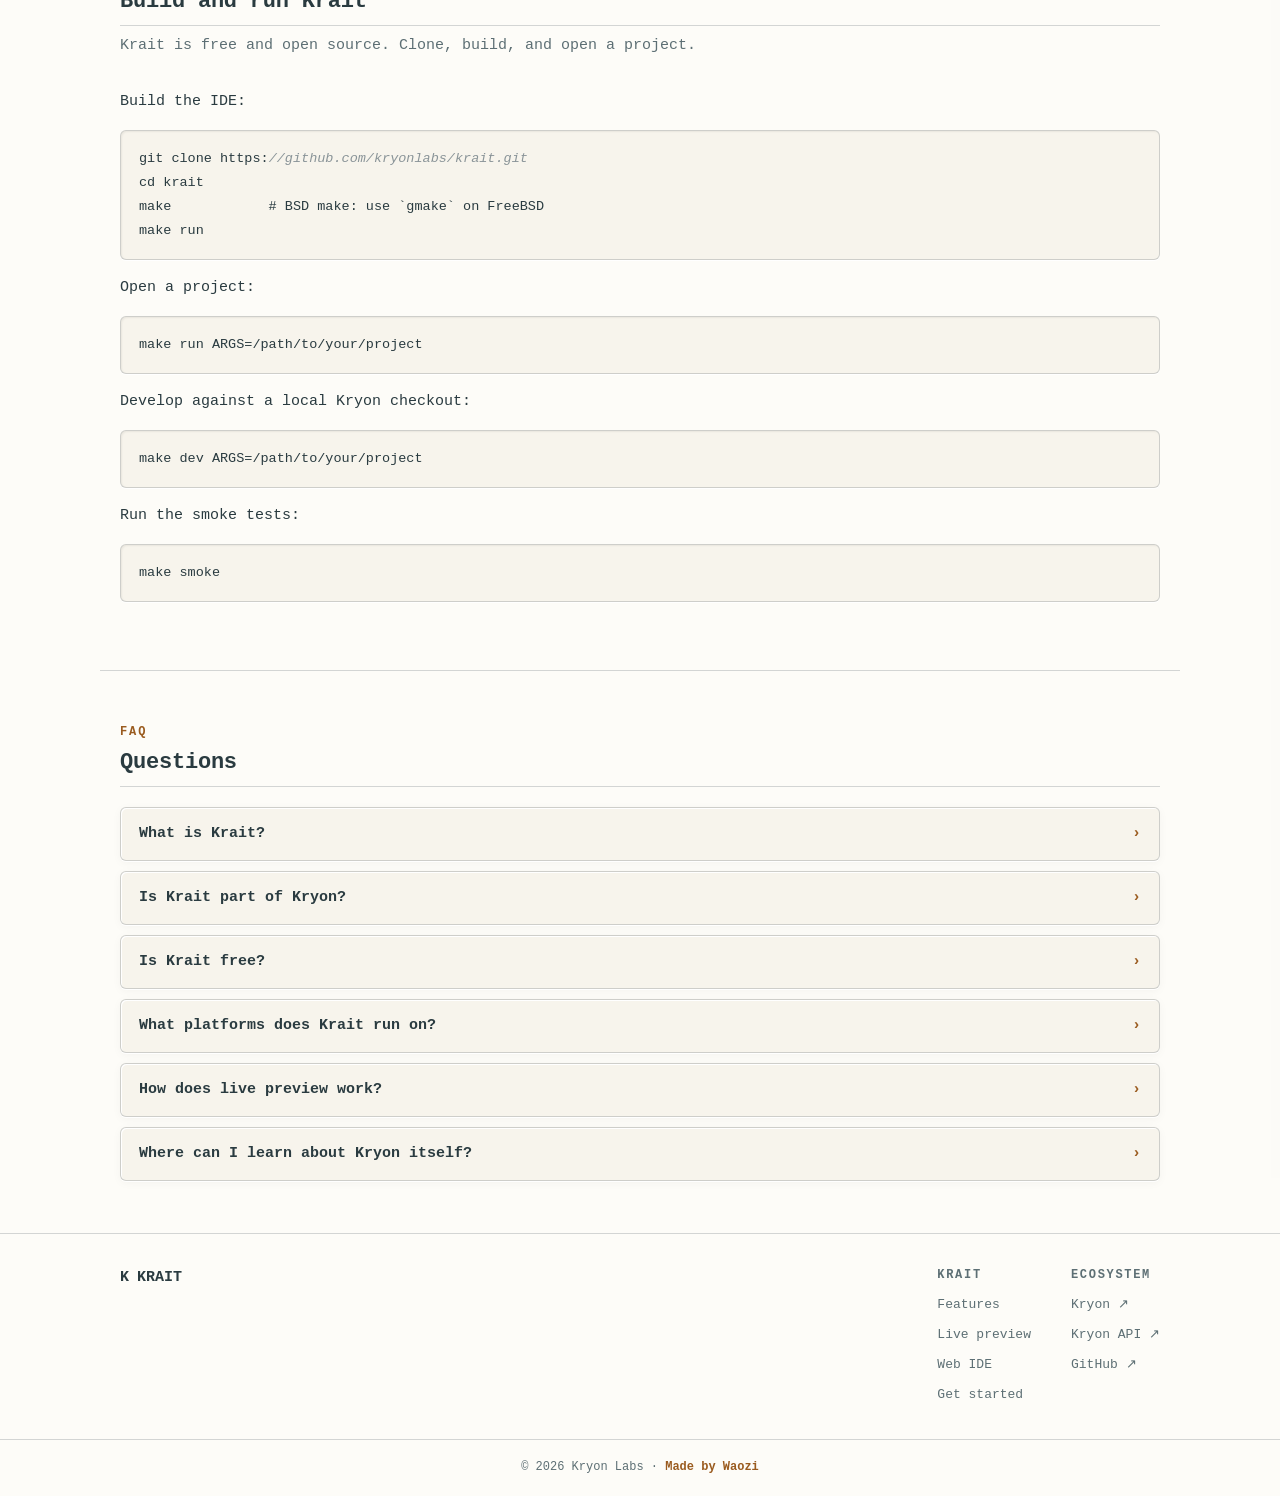
==== commit c71cda8a: "Adopt Kryon #ui hierarchy syntax" ====
--- a/docs/site/index.html
+++ b/docs/site/index.html
@@ -81,7 +81,7 @@
 
 AppHome :: (app: App*) {
     col {
-        Text("Hello", UI_TEXT_24)
+        Text("Hello", ScaleUIPx(24))
         Button("Tap") {
             app->n += 1
         }
--- a/docs/site/styles.css
+++ b/docs/site/styles.css
@@ -80,14 +80,14 @@
   inset: 0;
   z-index: 0;
   background-image:
-    linear-gradient(45deg, rgba(42, 59, 64, 0.10) 25%, transparent 25%),
-    linear-gradient(-45deg, rgba(42, 59, 64, 0.10) 25%, transparent 25%),
-    linear-gradient(45deg, transparent 75%, rgba(42, 59, 64, 0.10) 75%),
-    linear-gradient(-45deg, transparent 75%, rgba(42, 59, 64, 0.10) 75%);
+    linear-gradient(45deg, rgba(42, 59, 64, 0.028) 25%, transparent 25%),
+    linear-gradient(-45deg, rgba(42, 59, 64, 0.028) 25%, transparent 25%),
+    linear-gradient(45deg, transparent 75%, rgba(42, 59, 64, 0.028) 75%),
+    linear-gradient(-45deg, transparent 75%, rgba(42, 59, 64, 0.028) 75%);
   background-position: 0 0, 0 16px, 16px -16px, -16px 0;
   background-size: 32px 32px;
   image-rendering: pixelated;
-  opacity: 0.55;
+  opacity: 0.18;
   pointer-events: none;
 }
 
@@ -288,12 +288,17 @@
 
 /* ---- layout shells ---- */
 
-main { position: relative; z-index: 1; }
+main {
+  position: relative;
+  z-index: 1;
+  background-color: rgba(253, 252, 248, 0.96);
+}
 
 section {
   max-width: var(--maxw);
   margin: 0 auto;
   padding: var(--space-xl) 20px;
+  background-color: rgba(253, 252, 248, 0.98);
 }
 
 section + section { border-top: 1px solid var(--line); }
@@ -335,6 +340,10 @@
   padding: var(--space-xl) 20px var(--space-lg);
   position: relative;
   z-index: 1;
+  background:
+    linear-gradient(180deg, rgba(255, 254, 249, 0.98), rgba(249, 246, 235, 0.96)),
+    var(--surface);
+  border-bottom: 1px solid rgba(42, 59, 64, 0.10);
 }
 
 .hero-inner { max-width: 880px; margin: 0 auto; }
